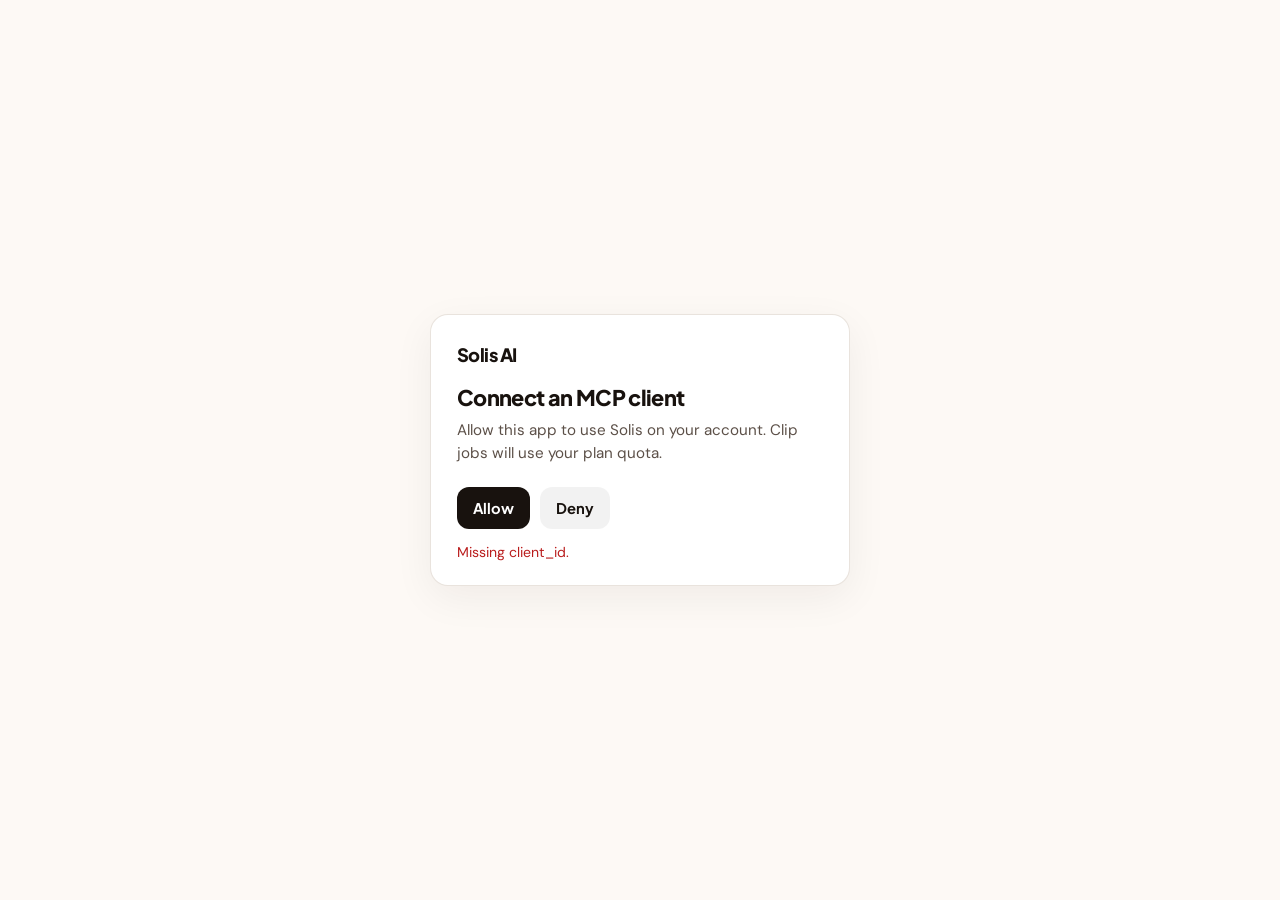
==== oauth-mcp.html @ d01c2245 "feat: MCP OAuth consent page + Claude.ai connector copy" ====
<!DOCTYPE html>
<html lang="en">
<head>
  <meta charset="UTF-8" />
  <meta name="viewport" content="width=device-width, initial-scale=1.0" />
  <title>Connect Solis AI · MCP</title>
  <link rel="icon" type="image/png" href="/assets/favicon.png?v=15" />
  <link rel="preconnect" href="https://fonts.googleapis.com" />
  <link rel="preconnect" href="https://fonts.gstatic.com" crossorigin />
  <link href="https://fonts.googleapis.com/css2?family=Plus+Jakarta+Sans:wght@600;700;800&family=DM+Sans:opsz,wght@9..40,400;9..40,500;9..40,600&display=swap" rel="stylesheet" />
  <style>
    *,*::before,*::after{box-sizing:border-box;margin:0;padding:0}
    body{min-height:100vh;font-family:'DM Sans',system-ui,sans-serif;background:#fdf9f5;color:#18120e;display:flex;align-items:center;justify-content:center;padding:24px}
    .card{width:100%;max-width:420px;background:#fff;border:1px solid rgba(200,185,170,0.4);border-radius:18px;padding:28px 26px 24px;box-shadow:0 12px 40px rgba(40,24,12,0.06)}
    .brand{font-family:'Plus Jakarta Sans',sans-serif;font-weight:800;font-size:1.15rem;letter-spacing:-0.03em;margin-bottom:18px}
    h1{font-family:'Plus Jakarta Sans',sans-serif;font-size:1.35rem;font-weight:800;letter-spacing:-0.03em;margin-bottom:8px}
    .lede{color:#5c5048;font-size:0.95rem;line-height:1.5;margin-bottom:22px}
    .name{font-weight:700;color:#18120e}
    .actions{display:flex;gap:10px;flex-wrap:wrap}
    button{appearance:none;border:none;border-radius:12px;padding:12px 16px;font-family:'Plus Jakarta Sans',sans-serif;font-weight:700;font-size:0.92rem;cursor:pointer}
    .ok{background:#18120e;color:#fff}
    .ok:hover{background:#2a211c}
    .cancel{background:rgba(0,0,0,0.05);color:#18120e}
    .cancel:hover{background:rgba(0,0,0,0.08)}
    .status{margin-top:14px;font-size:0.88rem;color:#5c5048;min-height:1.2em}
    .status.err{color:#b91c1c}
    a{color:#c2410c}
  </style>
</head>
<body>
  <div class="card">
    <div class="brand">Solis AI</div>
    <h1>Connect an MCP client</h1>
    <p class="lede" id="lede">Allow this app to use Solis on your account. Clip jobs will use your plan quota.</p>
    <div class="actions">
      <button type="button" class="ok" id="allowBtn">Allow</button>
      <button type="button" class="cancel" id="denyBtn">Deny</button>
    </div>
    <p class="status" id="status"></p>
  </div>
  <script>
    (function () {
      const params = new URLSearchParams(window.location.search);
      const clientId = params.get('client_id') || '';
      const redirectUri = params.get('redirect_uri') || '';
      const state = params.get('state') || '';
      const codeChallenge = params.get('code_challenge') || '';
      const codeChallengeMethod = params.get('code_challenge_method') || 'S256';
      const scope = params.get('scope') || 'solis';
      const responseType = params.get('response_type') || 'code';
      const resource = params.get('resource') || '';

      const apiBase = (window.location.hostname === 'localhost' || window.location.hostname === '127.0.0.1')
        ? 'https://api.solisai.video'
        : 'https://api.solisai.video';

      const lede = document.getElementById('lede');
      const status = document.getElementById('status');

      function fail(msg) {
        status.classList.add('err');
        status.textContent = msg;
      }

      async function loadClient() {
        if (!clientId) {
          fail('Missing client_id.');
          return;
        }
        try {
          const r = await fetch(apiBase + '/api/oauth/client/' + encodeURIComponent(clientId), {
            credentials: 'include',
          });
          if (r.ok) {
            const data = await r.json();
            const name = data.client_name || 'MCP client';
            lede.innerHTML = 'Allow <span class="name">' + name.replace(/[<>&]/g, '') +
              '</span> to use Solis on your account. Clip jobs will use your plan quota.';
          }
        } catch (_) { /* keep default copy */ }
      }

      function bounce(url) {
        window.location.href = url;
      }

      function rememberReturnAndLogin() {
        try {
          sessionStorage.setItem('solis_mcp_oauth_return', window.location.href);
        } catch (_) {}
        try {
          document.cookie =
            'solis_mcp_oauth_return=' + encodeURIComponent(window.location.href) +
            '; Domain=.solisai.video; Path=/; Max-Age=900; Secure; SameSite=Lax';
        } catch (_) {}
        bounce('https://solisai.video/login.html?login=1');
      }

      document.getElementById('denyBtn').addEventListener('click', function () {
        if (!redirectUri) {
          fail('Missing redirect_uri.');
          return;
        }
        const u = new URL(redirectUri);
        u.searchParams.set('error', 'access_denied');
        u.searchParams.set('error_description', 'User denied access');
        if (state) u.searchParams.set('state', state);
        bounce(u.toString());
      });

      document.getElementById('allowBtn').addEventListener('click', async function () {
        status.classList.remove('err');
        status.textContent = 'Connecting…';
        if (!clientId || !redirectUri || !codeChallenge) {
          fail('Missing OAuth parameters.');
          return;
        }
        try {
          const check = await fetch(apiBase + '/api/auth/check', { credentials: 'include' });
          if (!check.ok) {
            rememberReturnAndLogin();
            return;
          }
          const body = {
            client_id: clientId,
            redirect_uri: redirectUri,
            state: state || undefined,
            code_challenge: codeChallenge,
            code_challenge_method: codeChallengeMethod,
            scope: scope,
            response_type: responseType,
            resource: resource || undefined,
          };
          const r = await fetch(apiBase + '/api/oauth/authorize', {
            method: 'POST',
            credentials: 'include',
            headers: { 'Content-Type': 'application/json' },
            body: JSON.stringify(body),
          });
          const data = await r.json().catch(function () { return {}; });
          if (!r.ok) {
            if (r.status === 401) {
              rememberReturnAndLogin();
              return;
            }
            fail(data.error_description || data.error || ('HTTP ' + r.status));
            return;
          }
          if (!data.redirect) {
            fail('No redirect from server.');
            return;
          }
          bounce(data.redirect);
        } catch (e) {
          fail(e.message || String(e));
        }
      });

      loadClient();
    })();
  </script>
</body>
</html>
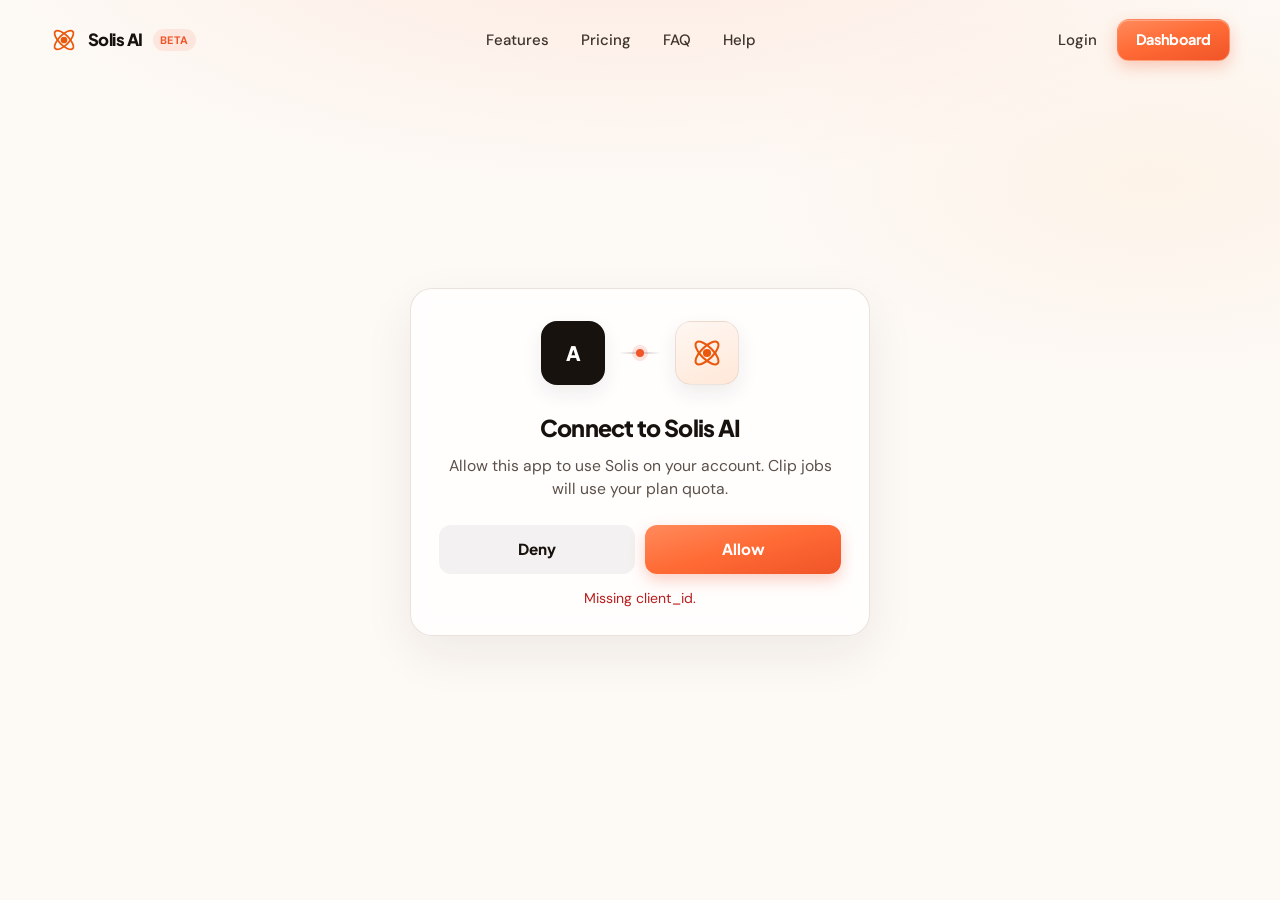
==== commit cf7f4afc: "feat: OAuth consent page with nav and app icons" ====
--- a/oauth-mcp.html
+++ b/oauth-mcp.html
@@ -2,42 +2,306 @@
 <html lang="en">
 <head>
   <meta charset="UTF-8" />
-  <meta name="viewport" content="width=device-width, initial-scale=1.0" />
-  <title>Connect Solis AI · MCP</title>
+  <meta name="viewport" content="width=device-width, initial-scale=1.0, viewport-fit=cover" />
+  <title>Connect · Solis AI</title>
+  <meta name="robots" content="noindex" />
+  <meta name="theme-color" content="#fdf9f5" />
   <link rel="icon" type="image/png" href="/assets/favicon.png?v=15" />
   <link rel="preconnect" href="https://fonts.googleapis.com" />
   <link rel="preconnect" href="https://fonts.gstatic.com" crossorigin />
   <link href="https://fonts.googleapis.com/css2?family=Plus+Jakarta+Sans:wght@600;700;800&family=DM+Sans:opsz,wght@9..40,400;9..40,500;9..40,600&display=swap" rel="stylesheet" />
   <style>
-    *,*::before,*::after{box-sizing:border-box;margin:0;padding:0}
-    body{min-height:100vh;font-family:'DM Sans',system-ui,sans-serif;background:#fdf9f5;color:#18120e;display:flex;align-items:center;justify-content:center;padding:24px}
-    .card{width:100%;max-width:420px;background:#fff;border:1px solid rgba(200,185,170,0.4);border-radius:18px;padding:28px 26px 24px;box-shadow:0 12px 40px rgba(40,24,12,0.06)}
-    .brand{font-family:'Plus Jakarta Sans',sans-serif;font-weight:800;font-size:1.15rem;letter-spacing:-0.03em;margin-bottom:18px}
-    h1{font-family:'Plus Jakarta Sans',sans-serif;font-size:1.35rem;font-weight:800;letter-spacing:-0.03em;margin-bottom:8px}
-    .lede{color:#5c5048;font-size:0.95rem;line-height:1.5;margin-bottom:22px}
-    .name{font-weight:700;color:#18120e}
-    .actions{display:flex;gap:10px;flex-wrap:wrap}
-    button{appearance:none;border:none;border-radius:12px;padding:12px 16px;font-family:'Plus Jakarta Sans',sans-serif;font-weight:700;font-size:0.92rem;cursor:pointer}
-    .ok{background:#18120e;color:#fff}
-    .ok:hover{background:#2a211c}
-    .cancel{background:rgba(0,0,0,0.05);color:#18120e}
-    .cancel:hover{background:rgba(0,0,0,0.08)}
-    .status{margin-top:14px;font-size:0.88rem;color:#5c5048;min-height:1.2em}
-    .status.err{color:#b91c1c}
-    a{color:#c2410c}
+    :root {
+      --bg: #fdf9f5;
+      --text: #18120e;
+      --muted: #5c5048;
+      --line: rgba(200, 185, 170, 0.4);
+      --orange: #f05428;
+      --font-display: 'Plus Jakarta Sans', system-ui, sans-serif;
+      --font-body: 'DM Sans', system-ui, sans-serif;
+    }
+    *, *::before, *::after { box-sizing: border-box; margin: 0; padding: 0; }
+    html, body { min-height: 100%; }
+    body {
+      font-family: var(--font-body);
+      background:
+        radial-gradient(1200px 500px at 50% -10%, rgba(255, 140, 90, 0.14), transparent 55%),
+        radial-gradient(800px 400px at 90% 20%, rgba(255, 200, 140, 0.12), transparent 50%),
+        var(--bg);
+      color: var(--text);
+      line-height: 1.5;
+    }
+    a { color: inherit; text-decoration: none; }
+    button { font: inherit; }
+
+    .navbar-wrapper {
+      width: 100%;
+      display: flex;
+      flex-direction: column;
+      align-items: center;
+      padding: env(safe-area-inset-top, 0px) 28px 0;
+    }
+    .navbar {
+      width: 100%;
+      max-width: 1180px;
+      padding: 18px 0;
+    }
+    .navbar-grid {
+      display: grid;
+      grid-template-columns: auto 1fr auto;
+      align-items: center;
+      gap: 28px;
+      min-height: 44px;
+    }
+    .nav-brand {
+      display: inline-flex;
+      align-items: center;
+      gap: 10px;
+      color: var(--text);
+    }
+    .nav-brand-icon { width: 28px; height: 28px; display: block; }
+    .nav-logotype {
+      font-family: var(--font-display);
+      font-weight: 800;
+      font-size: 1.05rem;
+      letter-spacing: -0.03em;
+    }
+    .nav-beta {
+      font-size: 0.68rem;
+      font-weight: 700;
+      letter-spacing: 0.04em;
+      text-transform: uppercase;
+      color: var(--orange);
+      background: rgba(240, 84, 40, 0.1);
+      padding: 3px 7px;
+      border-radius: 999px;
+    }
+    .nav-menu {
+      display: flex;
+      align-items: center;
+      justify-content: center;
+      gap: 8px;
+    }
+    .nav-menu a {
+      font-size: 15px;
+      font-weight: 500;
+      color: #3d342c;
+      padding: 8px 12px;
+      border-radius: 8px;
+    }
+    .nav-menu a:hover { color: var(--text); background: rgba(24, 18, 14, 0.04); }
+    .nav-actions { display: flex; align-items: center; gap: 8px; }
+    .nav-login {
+      font-size: 15px;
+      font-weight: 500;
+      color: #3d342c;
+      padding: 8px 12px;
+    }
+    .nav-login:hover { color: var(--text); }
+    .nav-cta {
+      display: inline-flex;
+      align-items: center;
+      justify-content: center;
+      height: 42px;
+      padding: 0 18px;
+      border-radius: 12px;
+      color: #fff;
+      font-family: var(--font-display);
+      font-size: 14.5px;
+      font-weight: 750;
+      letter-spacing: -0.02em;
+      background: linear-gradient(165deg, #ff8a5c 0%, #ff6b35 48%, #f05428 100%);
+      border: 1px solid rgba(255, 255, 255, 0.22);
+      box-shadow:
+        0 1px 0 rgba(255, 255, 255, 0.28) inset,
+        0 6px 16px rgba(240, 84, 40, 0.28);
+    }
+    .nav-cta:hover { filter: brightness(1.04); }
+
+    .stage {
+      min-height: calc(100vh - 100px);
+      display: flex;
+      align-items: center;
+      justify-content: center;
+      padding: 28px 20px 64px;
+    }
+    .card {
+      width: 100%;
+      max-width: 460px;
+      background: rgba(255, 255, 255, 0.82);
+      border: 1px solid var(--line);
+      border-radius: 22px;
+      padding: 32px 28px 26px;
+      box-shadow: 0 18px 50px rgba(40, 24, 12, 0.07);
+      backdrop-filter: blur(10px);
+    }
+
+    .pair {
+      display: flex;
+      align-items: center;
+      justify-content: center;
+      gap: 14px;
+      margin-bottom: 26px;
+    }
+    .app-icon {
+      width: 64px;
+      height: 64px;
+      border-radius: 16px;
+      display: grid;
+      place-items: center;
+      overflow: hidden;
+      border: 1px solid rgba(24, 18, 14, 0.08);
+      background: #fff;
+      box-shadow: 0 8px 20px rgba(40, 24, 12, 0.08);
+    }
+    .app-icon svg, .app-icon img { width: 36px; height: 36px; display: block; }
+    .app-icon--solis {
+      background: linear-gradient(160deg, #fff7f2, #ffe8d8);
+    }
+    .app-icon--solis svg { width: 34px; height: 34px; }
+    .app-icon--claude { background: #1a1512; }
+    .app-icon--claude svg { width: 30px; height: 30px; }
+    .app-icon--cursor { background: #14120b; padding: 0; }
+    .app-icon--cursor svg { width: 100%; height: 100%; }
+    .app-icon--chatgpt { background: #10a37f; }
+    .app-icon--chatgpt svg { width: 30px; height: 30px; }
+    .app-icon--generic { background: #18120e; color: #fff; font-family: var(--font-display); font-weight: 800; font-size: 1.25rem; }
+
+    .pair-link {
+      width: 42px;
+      height: 2px;
+      background: linear-gradient(90deg, transparent, rgba(24,18,14,0.22), transparent);
+      position: relative;
+    }
+    .pair-link::after {
+      content: '';
+      position: absolute;
+      left: 50%;
+      top: 50%;
+      width: 8px;
+      height: 8px;
+      margin: -4px 0 0 -4px;
+      border-radius: 50%;
+      background: var(--orange);
+      box-shadow: 0 0 0 4px rgba(240, 84, 40, 0.15);
+      animation: pulse 1.8s ease-in-out infinite;
+    }
+    @keyframes pulse {
+      0%, 100% { transform: scale(1); opacity: 1; }
+      50% { transform: scale(0.85); opacity: 0.65; }
+    }
+
+    h1 {
+      font-family: var(--font-display);
+      font-size: 1.45rem;
+      font-weight: 800;
+      letter-spacing: -0.03em;
+      text-align: center;
+      margin-bottom: 8px;
+    }
+    .lede {
+      text-align: center;
+      color: var(--muted);
+      font-size: 0.98rem;
+      margin-bottom: 24px;
+    }
+    .lede .name { color: var(--text); font-weight: 700; }
+
+    .actions {
+      display: grid;
+      grid-template-columns: 1fr 1fr;
+      gap: 10px;
+    }
+    .btn {
+      appearance: none;
+      border: none;
+      border-radius: 12px;
+      padding: 13px 16px;
+      font-family: var(--font-display);
+      font-weight: 750;
+      font-size: 0.95rem;
+      cursor: pointer;
+      transition: transform 0.15s ease, filter 0.15s ease, background 0.15s ease;
+    }
+    .btn:active { transform: scale(0.98); }
+    .btn-ok {
+      color: #fff;
+      background: linear-gradient(165deg, #ff8a5c 0%, #ff6b35 48%, #f05428 100%);
+      box-shadow: 0 6px 16px rgba(240, 84, 40, 0.28);
+    }
+    .btn-ok:hover { filter: brightness(1.04); }
+    .btn-cancel {
+      background: rgba(24, 18, 14, 0.05);
+      color: var(--text);
+    }
+    .btn-cancel:hover { background: rgba(24, 18, 14, 0.08); }
+    .status {
+      margin-top: 14px;
+      text-align: center;
+      font-size: 0.88rem;
+      color: var(--muted);
+      min-height: 1.2em;
+    }
+    .status.err { color: #b91c1c; }
+
+    @media (max-width: 760px) {
+      .navbar-wrapper { padding-left: 16px; padding-right: 16px; }
+      .nav-menu { display: none; }
+      .navbar-grid { grid-template-columns: 1fr auto; gap: 12px; }
+      .card { padding: 28px 22px 22px; }
+    }
   </style>
 </head>
 <body>
-  <div class="card">
-    <div class="brand">Solis AI</div>
-    <h1>Connect an MCP client</h1>
-    <p class="lede" id="lede">Allow this app to use Solis on your account. Clip jobs will use your plan quota.</p>
-    <div class="actions">
-      <button type="button" class="ok" id="allowBtn">Allow</button>
-      <button type="button" class="cancel" id="denyBtn">Deny</button>
+  <div class="navbar-wrapper">
+    <nav class="navbar" aria-label="Primary">
+      <div class="navbar-grid">
+        <a href="/" class="nav-brand" aria-label="Solis AI home">
+          <svg class="nav-brand-icon" viewBox="0 0 100 100" aria-hidden="true">
+            <circle cx="50" cy="50" r="12" fill="#ea580c" />
+            <ellipse rx="44" ry="18" cx="50" cy="50" stroke="#ea580c" stroke-width="6" transform="rotate(45 50 50)" fill="none" />
+            <ellipse rx="44" ry="18" cx="50" cy="50" stroke="#ea580c" stroke-width="6" transform="rotate(-45 50 50)" fill="none" />
+          </svg>
+          <span class="nav-logotype">Solis AI</span>
+          <span class="nav-beta">Beta</span>
+        </a>
+        <div class="nav-menu">
+          <a href="/features">Features</a>
+          <a href="/premium">Pricing</a>
+          <a href="/faq">FAQ</a>
+          <a href="/help">Help</a>
+        </div>
+        <div class="nav-actions">
+          <a href="/?login=1" class="nav-login">Login</a>
+          <a href="/dashboard" class="nav-cta"><span>Dashboard</span></a>
+        </div>
+      </div>
+    </nav>
+  </div>
+
+  <main class="stage">
+    <div class="card">
+      <div class="pair" aria-hidden="true">
+        <div class="app-icon" id="clientIcon"></div>
+        <div class="pair-link"></div>
+        <div class="app-icon app-icon--solis">
+          <svg viewBox="0 0 100 100" aria-hidden="true">
+            <circle cx="50" cy="50" r="12" fill="#ea580c" />
+            <ellipse rx="44" ry="18" cx="50" cy="50" stroke="#ea580c" stroke-width="6" transform="rotate(45 50 50)" fill="none" />
+            <ellipse rx="44" ry="18" cx="50" cy="50" stroke="#ea580c" stroke-width="6" transform="rotate(-45 50 50)" fill="none" />
+          </svg>
+        </div>
+      </div>
+      <h1>Connect to Solis AI</h1>
+      <p class="lede" id="lede">Allow this app to use Solis on your account. Clip jobs will use your plan quota.</p>
+      <div class="actions">
+        <button type="button" class="btn btn-cancel" id="denyBtn">Deny</button>
+        <button type="button" class="btn btn-ok" id="allowBtn">Allow</button>
+      </div>
+      <p class="status" id="status"></p>
     </div>
-    <p class="status" id="status"></p>
-  </div>
+  </main>
+
   <script>
     (function () {
       const params = new URLSearchParams(window.location.search);
@@ -56,28 +320,49 @@
 
       const lede = document.getElementById('lede');
       const status = document.getElementById('status');
+      const clientIcon = document.getElementById('clientIcon');
+
+      const ICONS = {
+        claude: {
+          className: 'app-icon--claude',
+          html: '<svg viewBox="0 0 24 24" xmlns="http://www.w3.org/2000/svg"><path fill="#D97757" d="M12 2.2 13.7 8.4 20 9.2 15.4 13.4 16.9 19.7 12 16.6 7.1 19.7 8.6 13.4 4 9.2 10.3 8.4Z"/></svg>',
+        },
+        cursor: {
+          className: 'app-icon--cursor',
+          html: '<svg viewBox="600 300 400 400" xmlns="http://www.w3.org/2000/svg"><rect x="600" y="300" width="400" height="400" fill="#14120B"/><path fill="#EDECEC" d="M920.015 424.958L805.919 359.086C802.256 356.97 797.735 356.97 794.071 359.086L679.981 424.958C676.901 426.736 675 430.025 675 433.587V566.419C675 569.981 676.901 573.269 679.981 575.048L794.077 640.92C797.74 643.036 802.261 643.036 805.925 640.92L920.02 575.048C923.1 573.269 925.001 569.981 925.001 566.419V433.587C925.001 430.025 923.1 426.736 920.02 424.958H920.015ZM912.848 438.911L802.706 629.682C801.961 630.968 799.995 630.443 799.995 628.954V504.039C799.995 501.543 798.662 499.234 796.498 497.981L688.321 435.526C687.036 434.781 687.561 432.816 689.05 432.816H909.334C912.462 432.816 914.417 436.206 912.853 438.917H912.848V438.911Z"/></svg>',
+        },
+        chatgpt: {
+          className: 'app-icon--chatgpt',
+          html: '<svg viewBox="0 0 24 24" xmlns="http://www.w3.org/2000/svg"><path fill="#fff" d="M22.282 9.821a5.985 5.985 0 0 0-.516-4.91 6.046 6.046 0 0 0-6.51-2.9A6.065 6.065 0 0 0 4.981 4.18a5.985 5.985 0 0 0-3.998 2.9 6.046 6.046 0 0 0 .743 7.097 5.98 5.98 0 0 0 .51 4.911 6.051 6.051 0 0 0 6.515 2.9A5.985 5.985 0 0 0 13.26 24a6.056 6.056 0 0 0 5.772-4.206 5.99 5.99 0 0 0 3.997-2.9 6.056 6.056 0 0 0-.747-7.073zM13.26 22.3a4.476 4.476 0 0 1-2.876-1.04l.141-.081 4.779-2.758a.795.795 0 0 0 .392-.681v-6.737l2.02 1.168a.071.071 0 0 1 .038.052v5.583a4.504 4.504 0 0 1-4.494 4.494zM3.6 18.304a4.47 4.47 0 0 1-.535-3.014l.142.085 4.783 2.759a.771.771 0 0 0 .78 0l5.843-3.373v2.332a.08.08 0 0 1-.033.062L9.74 19.95a4.5 4.5 0 0 1-6.14-1.646zM2.34 7.896a4.485 4.485 0 0 1 2.366-1.973V11.6a.766.766 0 0 0 .388.676l5.815 3.355-2.02 1.168a.076.076 0 0 1-.071 0l-4.83-2.786A4.504 4.504 0 0 1 2.34 7.872zm16.597 3.855-5.844-3.373L15.119 7.21a.076.076 0 0 1 .071 0l4.83 2.787a4.494 4.494 0 0 1-.676 8.105v-5.678a.79.79 0 0 0-.407-.674zm2.01-3.023-.141-.085-4.784-2.742a.776.776 0 0 0-.785 0L9.409 9.27V6.938a.066.066 0 0 1 .028-.061l4.83-2.787a4.5 4.5 0 0 1 6.68 4.66zm-12.64 4.135-2.02-1.164a.08.08 0 0 1-.038-.055V9.075a4.499 4.499 0 0 1 7.375-3.453l-.142.08-4.778 2.758a.795.795 0 0 0-.393.681zm1.097-2.365 2.602-1.5 2.607 1.5v2.999l-2.597 1.5-2.607-1.5z"/></svg>',
+        },
+      };
+
+      function detectBrand(name) {
+        const n = String(name || '').toLowerCase();
+        if (n.includes('claude') || n.includes('anthropic')) return 'claude';
+        if (n.includes('cursor')) return 'cursor';
+        if (n.includes('chatgpt') || n.includes('openai') || n.includes('gpt')) return 'chatgpt';
+        if ((redirectUri || '').includes('claude.ai')) return 'claude';
+        if ((redirectUri || '').includes('chatgpt.com') || (redirectUri || '').includes('openai.com')) return 'chatgpt';
+        return null;
+      }
+
+      function setClientIcon(name) {
+        const brand = detectBrand(name);
+        clientIcon.className = 'app-icon';
+        if (brand && ICONS[brand]) {
+          clientIcon.classList.add(ICONS[brand].className);
+          clientIcon.innerHTML = ICONS[brand].html;
+          return;
+        }
+        clientIcon.classList.add('app-icon--generic');
+        const letter = (name || 'App').trim().charAt(0).toUpperCase() || 'A';
+        clientIcon.textContent = letter;
+      }
 
       function fail(msg) {
         status.classList.add('err');
         status.textContent = msg;
-      }
-
-      async function loadClient() {
-        if (!clientId) {
-          fail('Missing client_id.');
-          return;
-        }
-        try {
-          const r = await fetch(apiBase + '/api/oauth/client/' + encodeURIComponent(clientId), {
-            credentials: 'include',
-          });
-          if (r.ok) {
-            const data = await r.json();
-            const name = data.client_name || 'MCP client';
-            lede.innerHTML = 'Allow <span class="name">' + name.replace(/[<>&]/g, '') +
-              '</span> to use Solis on your account. Clip jobs will use your plan quota.';
-          }
-        } catch (_) { /* keep default copy */ }
       }
 
       function bounce(url) {
@@ -94,6 +379,30 @@
             '; Domain=.solisai.video; Path=/; Max-Age=900; Secure; SameSite=Lax';
         } catch (_) {}
         bounce('https://solisai.video/login.html?login=1');
+      }
+
+      async function loadClient() {
+        setClientIcon('');
+        if (!clientId) {
+          fail('Missing client_id.');
+          return;
+        }
+        try {
+          const r = await fetch(apiBase + '/api/oauth/client/' + encodeURIComponent(clientId), {
+            credentials: 'include',
+          });
+          if (r.ok) {
+            const data = await r.json();
+            const name = data.client_name || 'MCP client';
+            setClientIcon(name);
+            lede.innerHTML = 'Allow <span class="name">' + name.replace(/[<>&]/g, '') +
+              '</span> to use Solis on your account. Clip jobs use your plan quota.';
+          } else {
+            setClientIcon(redirectUri);
+          }
+        } catch (_) {
+          setClientIcon(redirectUri);
+        }
       }
 
       document.getElementById('denyBtn').addEventListener('click', function () {
